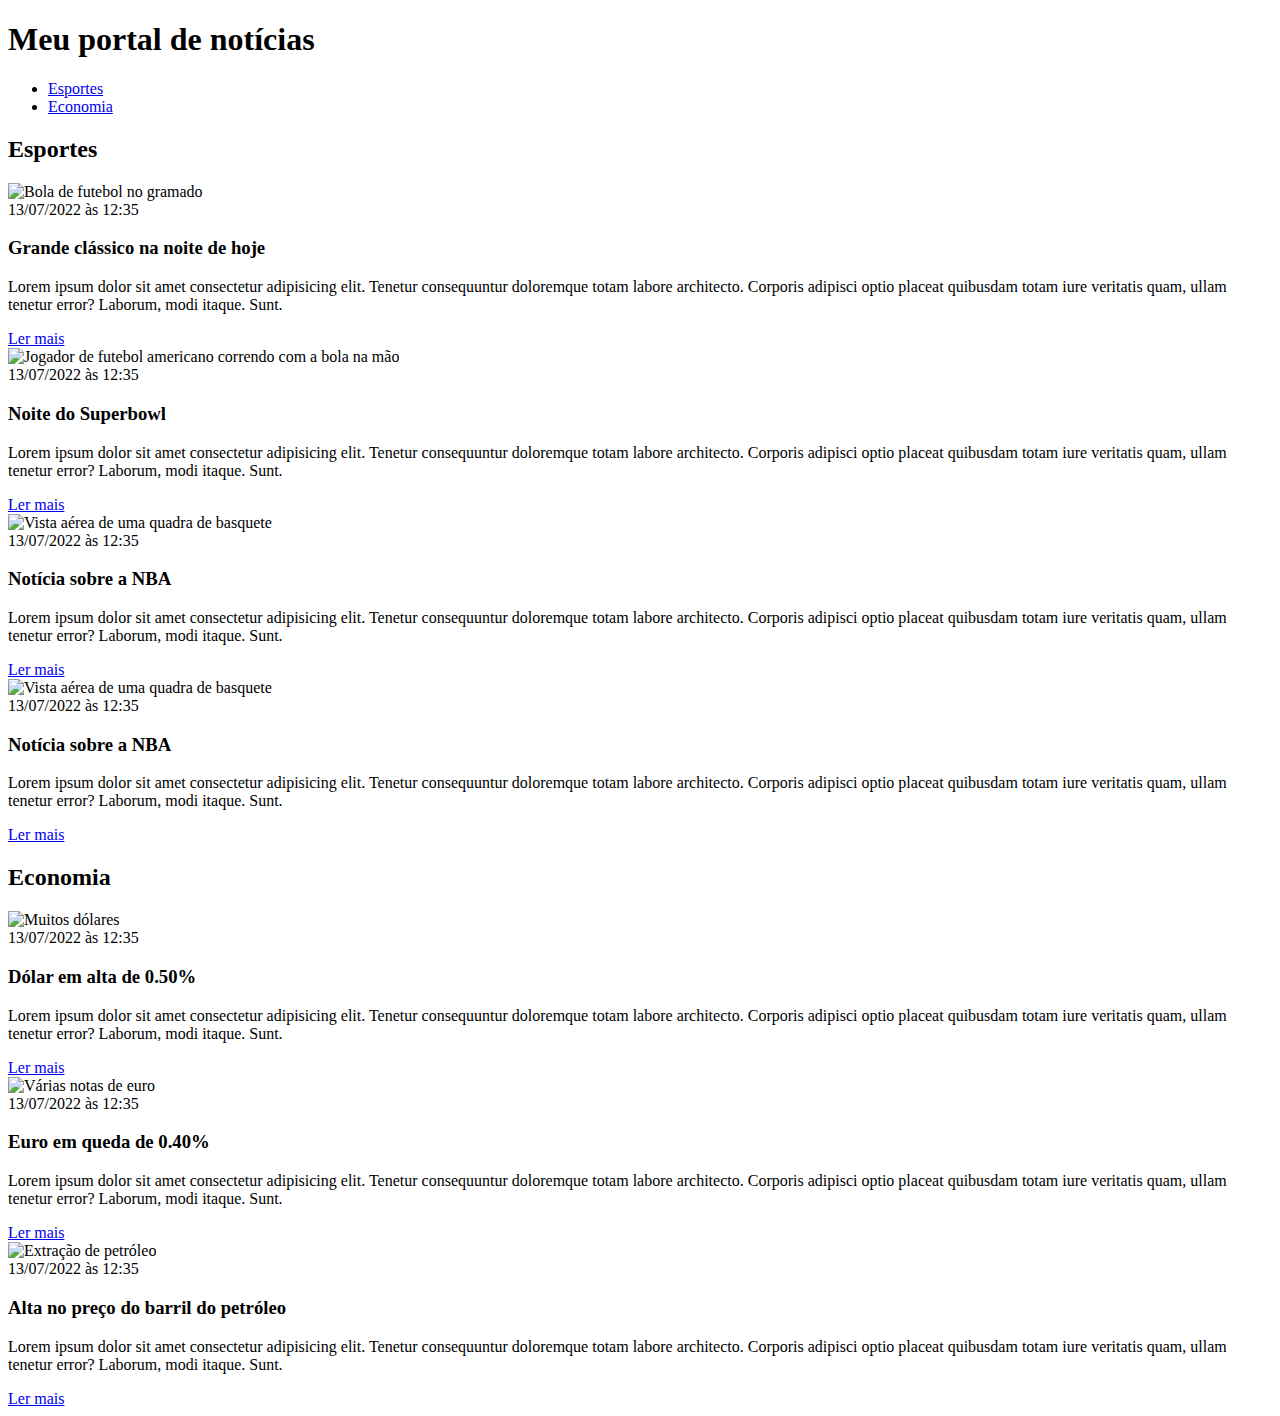
==== index2.html @ cf289bb3 "Add index2 baixado do curso" ====
<!DOCTYPE html>
<html lang="pt-BR">
<head>
    <meta charset="UTF-8">
    <meta http-equiv="X-UA-Compatible" content="IE=edge">
    <meta name="viewport" content="width=device-width, initial-scale=1.0">
    <title>Meu portal de notícias</title>
    <link rel="stylesheet" href="./main.css" />
</head>
<body>
    <header>
        <h1>Meu portal de notícias</h1>
        <nav>
            <ul>
                <li>
                    <a href="#sports" title="Ir para a seção de esportes">Esportes</a>
                </li>
                <li>
                    <a href="#economy" title="Ir para a seção de notícias">Economia</a>
                </li>
            </ul>
        </nav>
    </header>
    <section>
        <h2>Esportes</h2>
        <article>
            <img src="./imagens/futebol.jpg" alt="Bola de futebol no gramado" />
            <header>
                <time>13/07/2022 às 12:35</time>
            </header>
            <h3>Grande clássico na noite de hoje</h3>
            <p>
                Lorem ipsum dolor sit amet consectetur adipisicing elit. Tenetur consequuntur doloremque totam labore architecto. Corporis adipisci optio placeat quibusdam totam iure veritatis quam, ullam tenetur error? Laborum, modi itaque. Sunt.
            </p>
            <a href="#" title="Leia a notícia completa">Ler mais</a>
        </article>
        <article>
            <img src="./imagens/futebol-americano.jpg" alt="Jogador de futebol americano correndo com a bola na mão" />
            <header>
                <time>13/07/2022 às 12:35</time>
            </header>
            <h3>Noite do Superbowl</h3>
            <p>
                Lorem ipsum dolor sit amet consectetur adipisicing elit. Tenetur consequuntur doloremque totam labore architecto. Corporis adipisci optio placeat quibusdam totam iure veritatis quam, ullam tenetur error? Laborum, modi itaque. Sunt.
            </p>
            <a href="#" title="Leia a notícia completa">Ler mais</a>
        </article>
        <article>
            <img src="./imagens/basquete.jpg" title="Vista aérea de uma quadra de basquete" />
            <header>
                <time>13/07/2022 às 12:35</time>
            </header>
            <h3>Notícia sobre a NBA</h3>
            <p>
                Lorem ipsum dolor sit amet consectetur adipisicing elit. Tenetur consequuntur doloremque totam labore architecto. Corporis adipisci optio placeat quibusdam totam iure veritatis quam, ullam tenetur error? Laborum, modi itaque. Sunt.
            </p>
            <a href="#" title="Leia a notícia completa">Ler mais</a>
        </article>
        <article>
            <img src="./imagens/basquete.jpg" title="Vista aérea de uma quadra de basquete" />
            <header>
                <time>13/07/2022 às 12:35</time>
            </header>
            <h3>Notícia sobre a NBA</h3>
            <p>
                Lorem ipsum dolor sit amet consectetur adipisicing elit. Tenetur consequuntur doloremque totam labore architecto. Corporis adipisci optio placeat quibusdam totam iure veritatis quam, ullam tenetur error? Laborum, modi itaque. Sunt.
            </p>
            <a href="#" title="Leia a notícia completa">Ler mais</a>
        </article>
    </section>
    <section>
        <h2>Economia</h2>
        <article>
            <img src="./imagens/dolares.jpg" alt="Muitos dólares" />
            <header>
                <time>13/07/2022 às 12:35</time>
            </header>
            <h3>Dólar em alta de 0.50%</h3>
            <p>
                Lorem ipsum dolor sit amet consectetur adipisicing elit. Tenetur consequuntur doloremque totam labore architecto. Corporis adipisci optio placeat quibusdam totam iure veritatis quam, ullam tenetur error? Laborum, modi itaque. Sunt.
            </p>
            <a href="#" title="Leia a notícia completa">Ler mais</a>
        </article>
        <article>
            <img src="./imagens/euro.jpg" alt="Várias notas de euro" />
            <header>
                <time>13/07/2022 às 12:35</time>
            </header>
            <h3>Euro em queda de 0.40%</h3>
            <p>
                Lorem ipsum dolor sit amet consectetur adipisicing elit. Tenetur consequuntur doloremque totam labore architecto. Corporis adipisci optio placeat quibusdam totam iure veritatis quam, ullam tenetur error? Laborum, modi itaque. Sunt.
            </p>
            <a href="#" title="Leia a notícia completa">Ler mais</a>
        </article>
        <article>
            <img src="./imagens/petroleo.jpg" alt="Extração de petróleo" />
            <header>
                <time>13/07/2022 às 12:35</time>
            </header>
            <h3>Alta no preço do barril do petróleo</h3>
            <p>
                Lorem ipsum dolor sit amet consectetur adipisicing elit. Tenetur consequuntur doloremque totam labore architecto. Corporis adipisci optio placeat quibusdam totam iure veritatis quam, ullam tenetur error? Laborum, modi itaque. Sunt.
            </p>
            <a href="#" title="Leia a notícia completa">Ler mais</a>
        </article>
    </section>
</body>
</html>
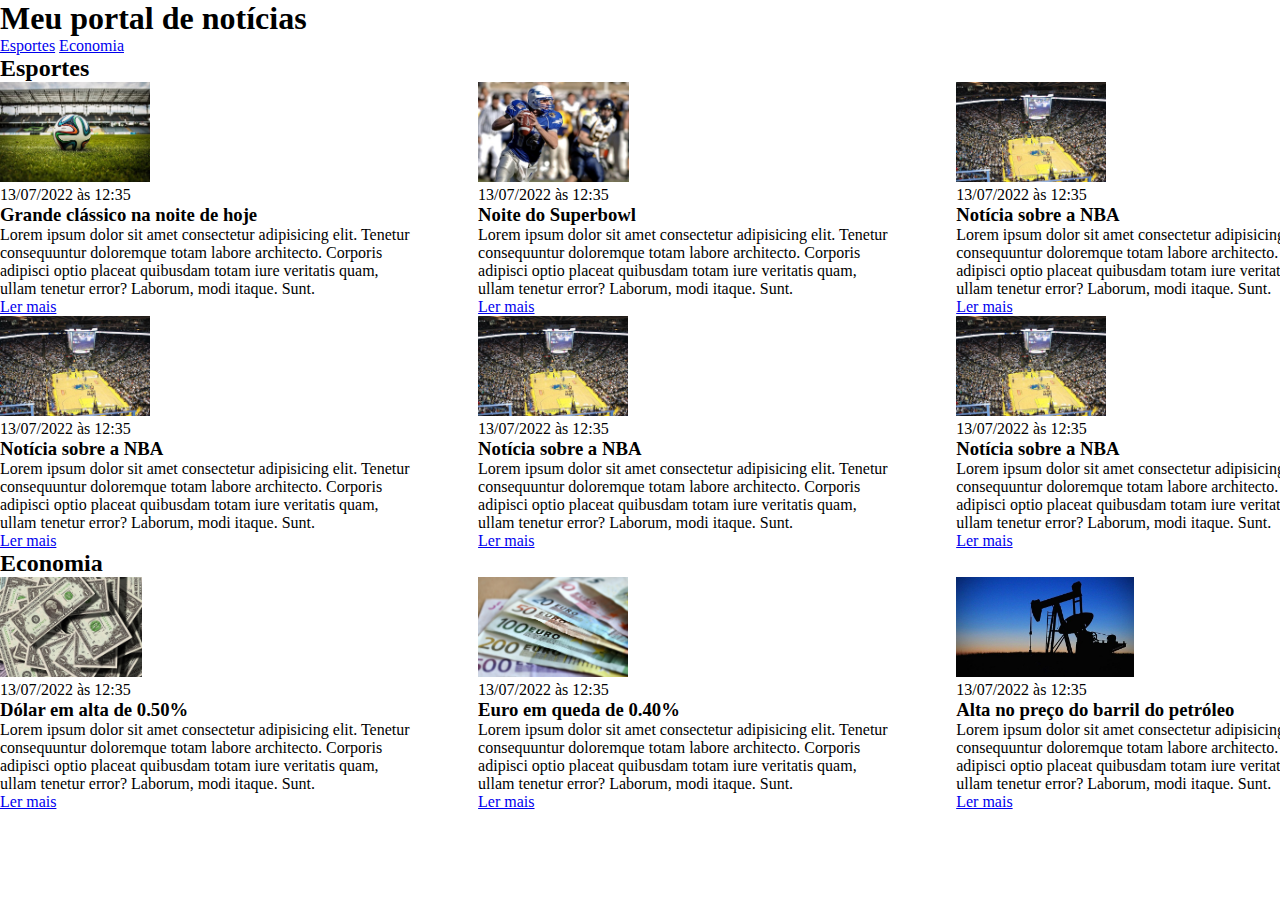
==== commit 97e2f5ca: "salve" ====
--- a/index2.html
+++ b/index2.html
@@ -9,100 +9,132 @@
 </head>
 <body>
     <header>
-        <h1>Meu portal de notícias</h1>
-        <nav>
-            <ul>
-                <li>
-                    <a href="#sports" title="Ir para a seção de esportes">Esportes</a>
-                </li>
-                <li>
-                    <a href="#economy" title="Ir para a seção de notícias">Economia</a>
-                </li>
-            </ul>
-        </nav>
+        <div class="container">
+            <h1>Meu portal de notícias</h1>
+            <nav>
+                <ul>
+                    <li>
+                        <a href="#sports" title="Ir para a seção de esportes">Esportes</a>
+                    </li>
+                    <li>
+                        <a href="#economy" title="Ir para a seção de notícias">Economia</a>
+                    </li>
+                </ul>
+            </nav>
+        </div>
     </header>
-    <section>
-        <h2>Esportes</h2>
-        <article>
-            <img src="./imagens/futebol.jpg" alt="Bola de futebol no gramado" />
-            <header>
-                <time>13/07/2022 às 12:35</time>
-            </header>
-            <h3>Grande clássico na noite de hoje</h3>
-            <p>
-                Lorem ipsum dolor sit amet consectetur adipisicing elit. Tenetur consequuntur doloremque totam labore architecto. Corporis adipisci optio placeat quibusdam totam iure veritatis quam, ullam tenetur error? Laborum, modi itaque. Sunt.
-            </p>
-            <a href="#" title="Leia a notícia completa">Ler mais</a>
-        </article>
-        <article>
-            <img src="./imagens/futebol-americano.jpg" alt="Jogador de futebol americano correndo com a bola na mão" />
-            <header>
-                <time>13/07/2022 às 12:35</time>
-            </header>
-            <h3>Noite do Superbowl</h3>
-            <p>
-                Lorem ipsum dolor sit amet consectetur adipisicing elit. Tenetur consequuntur doloremque totam labore architecto. Corporis adipisci optio placeat quibusdam totam iure veritatis quam, ullam tenetur error? Laborum, modi itaque. Sunt.
-            </p>
-            <a href="#" title="Leia a notícia completa">Ler mais</a>
-        </article>
-        <article>
-            <img src="./imagens/basquete.jpg" title="Vista aérea de uma quadra de basquete" />
-            <header>
-                <time>13/07/2022 às 12:35</time>
-            </header>
-            <h3>Notícia sobre a NBA</h3>
-            <p>
-                Lorem ipsum dolor sit amet consectetur adipisicing elit. Tenetur consequuntur doloremque totam labore architecto. Corporis adipisci optio placeat quibusdam totam iure veritatis quam, ullam tenetur error? Laborum, modi itaque. Sunt.
-            </p>
-            <a href="#" title="Leia a notícia completa">Ler mais</a>
-        </article>
-        <article>
-            <img src="./imagens/basquete.jpg" title="Vista aérea de uma quadra de basquete" />
-            <header>
-                <time>13/07/2022 às 12:35</time>
-            </header>
-            <h3>Notícia sobre a NBA</h3>
-            <p>
-                Lorem ipsum dolor sit amet consectetur adipisicing elit. Tenetur consequuntur doloremque totam labore architecto. Corporis adipisci optio placeat quibusdam totam iure veritatis quam, ullam tenetur error? Laborum, modi itaque. Sunt.
-            </p>
-            <a href="#" title="Leia a notícia completa">Ler mais</a>
-        </article>
+    <section id="sports">
+        <div class="container">
+            <h2>Esportes</h2>
+            <div class="articles">
+                <article>
+                    <img src="./imagens/futebol.jpg" alt="Bola de futebol no gramado" />
+                    <header>
+                        <time class="creation-date">13/07/2022 às 12:35</time>
+                    </header>
+                    <h3>Grande clássico na noite de hoje</h3>
+                    <p>
+                        Lorem ipsum dolor sit amet consectetur adipisicing elit. Tenetur consequuntur doloremque totam labore architecto. Corporis adipisci optio placeat quibusdam totam iure veritatis quam, ullam tenetur error? Laborum, modi itaque. Sunt.
+                    </p>
+                    <a href="#" title="Leia a notícia completa">Ler mais</a>
+                </article>
+                <article>
+                    <img src="./imagens/futebol-americano.jpg" alt="Jogador de futebol americano correndo com a bola na mão" />
+                    <header>
+                        <time>13/07/2022 às 12:35</time>
+                    </header>
+                    <h3>Noite do Superbowl</h3>
+                    <p>
+                        Lorem ipsum dolor sit amet consectetur adipisicing elit. Tenetur consequuntur doloremque totam labore architecto. Corporis adipisci optio placeat quibusdam totam iure veritatis quam, ullam tenetur error? Laborum, modi itaque. Sunt.
+                    </p>
+                    <a href="#" title="Leia a notícia completa">Ler mais</a>
+                </article>
+                <article>
+                    <img src="./imagens/basquete.jpg" title="Vista aérea de uma quadra de basquete" />
+                    <header>
+                        <time>13/07/2022 às 12:35</time>
+                    </header>
+                    <h3>Notícia sobre a NBA</h3>
+                    <p>
+                        Lorem ipsum dolor sit amet consectetur adipisicing elit. Tenetur consequuntur doloremque totam labore architecto. Corporis adipisci optio placeat quibusdam totam iure veritatis quam, ullam tenetur error? Laborum, modi itaque. Sunt.
+                    </p>
+                    <a href="#" title="Leia a notícia completa">Ler mais</a>
+                </article>
+                <article>
+                    <img src="./imagens/basquete.jpg" title="Vista aérea de uma quadra de basquete" />
+                    <header>
+                        <time>13/07/2022 às 12:35</time>
+                    </header>
+                    <h3>Notícia sobre a NBA</h3>
+                    <p>
+                        Lorem ipsum dolor sit amet consectetur adipisicing elit. Tenetur consequuntur doloremque totam labore architecto. Corporis adipisci optio placeat quibusdam totam iure veritatis quam, ullam tenetur error? Laborum, modi itaque. Sunt.
+                    </p>
+                    <a href="#" title="Leia a notícia completa">Ler mais</a>
+                </article>
+                <article>
+                    <img src="./imagens/basquete.jpg" title="Vista aérea de uma quadra de basquete" />
+                    <header>
+                        <time>13/07/2022 às 12:35</time>
+                    </header>
+                    <h3>Notícia sobre a NBA</h3>
+                    <p>
+                        Lorem ipsum dolor sit amet consectetur adipisicing elit. Tenetur consequuntur doloremque totam labore architecto. Corporis adipisci optio placeat quibusdam totam iure veritatis quam, ullam tenetur error? Laborum, modi itaque. Sunt.
+                    </p>
+                    <a href="#" title="Leia a notícia completa">Ler mais</a>
+                </article>
+                <article>
+                    <img src="./imagens/basquete.jpg" title="Vista aérea de uma quadra de basquete" />
+                    <header>
+                        <time>13/07/2022 às 12:35</time>
+                    </header>
+                    <h3>Notícia sobre a NBA</h3>
+                    <p>
+                        Lorem ipsum dolor sit amet consectetur adipisicing elit. Tenetur consequuntur doloremque totam labore architecto. Corporis adipisci optio placeat quibusdam totam iure veritatis quam, ullam tenetur error? Laborum, modi itaque. Sunt.
+                    </p>
+                    <a href="#" title="Leia a notícia completa">Ler mais</a>
+                </article>
+            </div>
+        </div>
     </section>
-    <section>
-        <h2>Economia</h2>
-        <article>
-            <img src="./imagens/dolares.jpg" alt="Muitos dólares" />
-            <header>
-                <time>13/07/2022 às 12:35</time>
-            </header>
-            <h3>Dólar em alta de 0.50%</h3>
-            <p>
-                Lorem ipsum dolor sit amet consectetur adipisicing elit. Tenetur consequuntur doloremque totam labore architecto. Corporis adipisci optio placeat quibusdam totam iure veritatis quam, ullam tenetur error? Laborum, modi itaque. Sunt.
-            </p>
-            <a href="#" title="Leia a notícia completa">Ler mais</a>
-        </article>
-        <article>
-            <img src="./imagens/euro.jpg" alt="Várias notas de euro" />
-            <header>
-                <time>13/07/2022 às 12:35</time>
-            </header>
-            <h3>Euro em queda de 0.40%</h3>
-            <p>
-                Lorem ipsum dolor sit amet consectetur adipisicing elit. Tenetur consequuntur doloremque totam labore architecto. Corporis adipisci optio placeat quibusdam totam iure veritatis quam, ullam tenetur error? Laborum, modi itaque. Sunt.
-            </p>
-            <a href="#" title="Leia a notícia completa">Ler mais</a>
-        </article>
-        <article>
-            <img src="./imagens/petroleo.jpg" alt="Extração de petróleo" />
-            <header>
-                <time>13/07/2022 às 12:35</time>
-            </header>
-            <h3>Alta no preço do barril do petróleo</h3>
-            <p>
-                Lorem ipsum dolor sit amet consectetur adipisicing elit. Tenetur consequuntur doloremque totam labore architecto. Corporis adipisci optio placeat quibusdam totam iure veritatis quam, ullam tenetur error? Laborum, modi itaque. Sunt.
-            </p>
-            <a href="#" title="Leia a notícia completa">Ler mais</a>
-        </article>
+    <section id="economy">
+        <div class="container">
+            <h2>Economia</h2>
+            <div class="articles">
+                <article>
+                    <img src="./imagens/dolares.jpg" alt="Muitos dólares" />
+                    <header>
+                        <time>13/07/2022 às 12:35</time>
+                    </header>
+                    <h3>Dólar em alta de 0.50%</h3>
+                    <p>
+                        Lorem ipsum dolor sit amet consectetur adipisicing elit. Tenetur consequuntur doloremque totam labore architecto. Corporis adipisci optio placeat quibusdam totam iure veritatis quam, ullam tenetur error? Laborum, modi itaque. Sunt.
+                    </p>
+                    <a href="#" title="Leia a notícia completa">Ler mais</a>
+                </article>
+                <article>
+                    <img src="./imagens/euro.jpg" alt="Várias notas de euro" />
+                    <header>
+                        <time>13/07/2022 às 12:35</time>
+                    </header>
+                    <h3>Euro em queda de 0.40%</h3>
+                    <p>
+                        Lorem ipsum dolor sit amet consectetur adipisicing elit. Tenetur consequuntur doloremque totam labore architecto. Corporis adipisci optio placeat quibusdam totam iure veritatis quam, ullam tenetur error? Laborum, modi itaque. Sunt.
+                    </p>
+                    <a href="#" title="Leia a notícia completa">Ler mais</a>
+                </article>
+                <article>
+                    <img src="./imagens/petroleo.jpg" alt="Extração de petróleo" />
+                    <header>
+                        <time>13/07/2022 às 12:35</time>
+                    </header>
+                    <h3>Alta no preço do barril do petróleo</h3>
+                    <p>
+                        Lorem ipsum dolor sit amet consectetur adipisicing elit. Tenetur consequuntur doloremque totam labore architecto. Corporis adipisci optio placeat quibusdam totam iure veritatis quam, ullam tenetur error? Laborum, modi itaque. Sunt.
+                    </p>
+                    <a href="#" title="Leia a notícia completa">Ler mais</a>
+                </article>
+            </div>
+        </div>
     </section>
 </body>
 </html>--- a/main.css
+++ b/main.css
@@ -0,0 +1,28 @@
+*{
+    box-sizing: border-box;
+    margin: 0;
+    padding: 0;
+}
+
+header li {
+    display: inline;
+}
+
+.container {
+    width: 1366px;
+    margin: 0 auto;
+}
+
+.articles {
+    display: flex;
+    flex-wrap: wrap;
+    justify-content: space-between;
+}
+
+.articles article img{
+    height: 100px;
+}
+
+.articles article {
+    width: 30%;
+}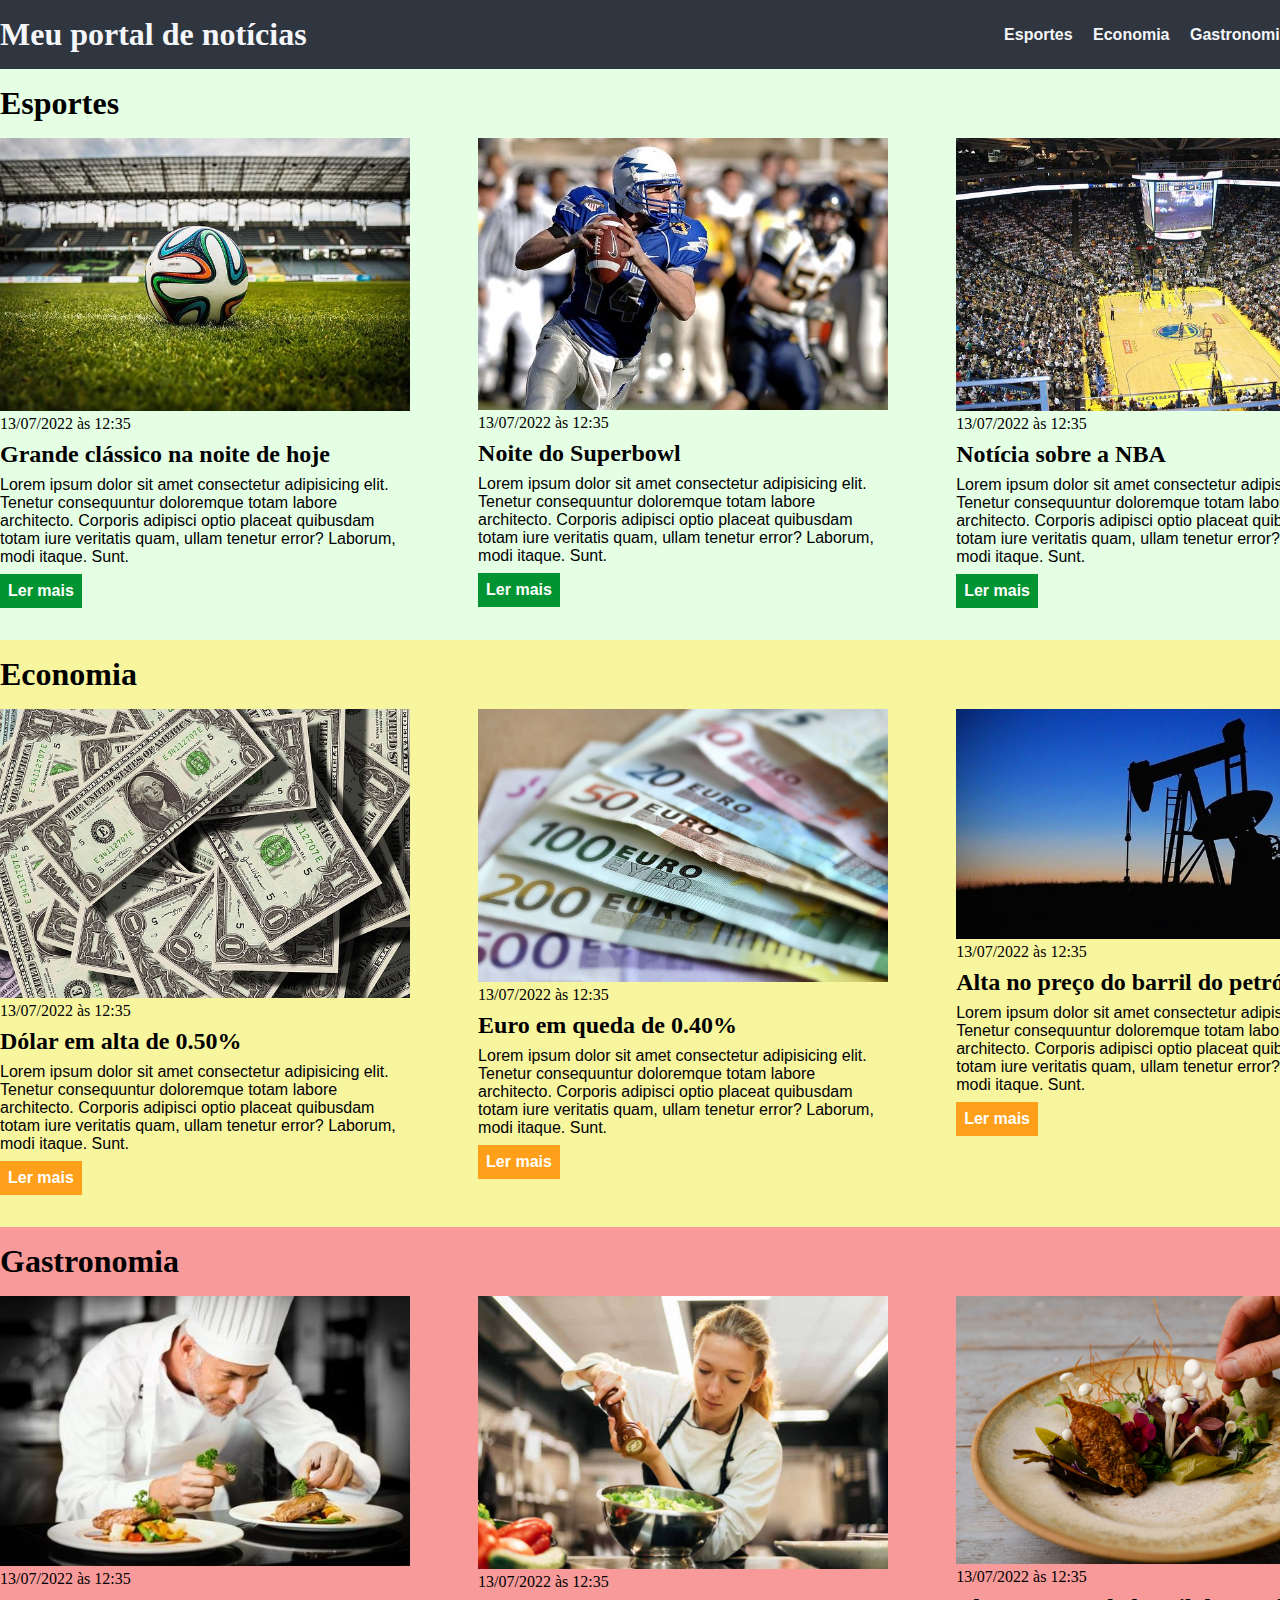
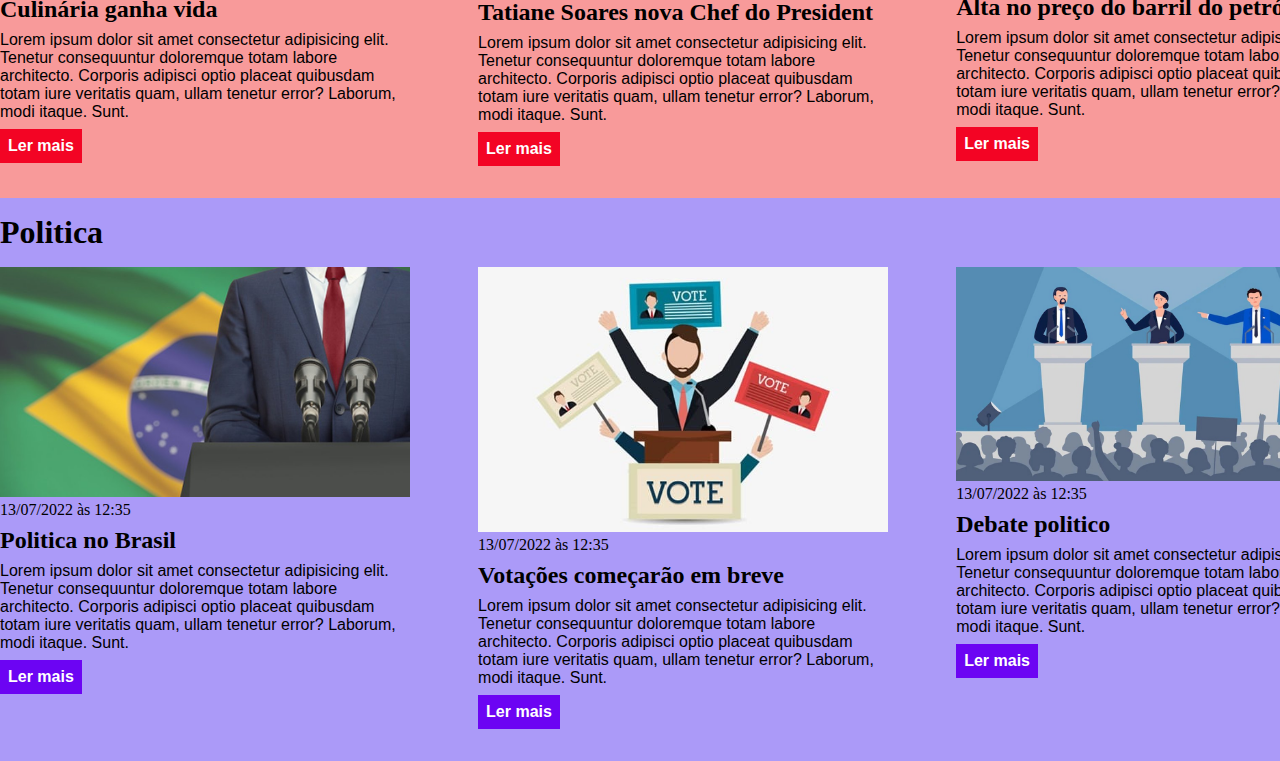
==== commit d8c7c4a7: "trabalho css" ====
--- a/index2.html
+++ b/index2.html
@@ -18,6 +18,12 @@
                     </li>
                     <li>
                         <a href="#economy" title="Ir para a seção de notícias">Economia</a>
+                    </li>
+                    <li>
+                        <a href="#gastronomy" title="Ir para a seção de notícias">Gastronomia</a>
+                    </li>
+                    <li>
+                        <a href="#politic" title="Ir para a seção de notícias">Politica</a>
                     </li>
                 </ul>
             </nav>
@@ -44,39 +50,6 @@
                         <time>13/07/2022 às 12:35</time>
                     </header>
                     <h3>Noite do Superbowl</h3>
-                    <p>
-                        Lorem ipsum dolor sit amet consectetur adipisicing elit. Tenetur consequuntur doloremque totam labore architecto. Corporis adipisci optio placeat quibusdam totam iure veritatis quam, ullam tenetur error? Laborum, modi itaque. Sunt.
-                    </p>
-                    <a href="#" title="Leia a notícia completa">Ler mais</a>
-                </article>
-                <article>
-                    <img src="./imagens/basquete.jpg" title="Vista aérea de uma quadra de basquete" />
-                    <header>
-                        <time>13/07/2022 às 12:35</time>
-                    </header>
-                    <h3>Notícia sobre a NBA</h3>
-                    <p>
-                        Lorem ipsum dolor sit amet consectetur adipisicing elit. Tenetur consequuntur doloremque totam labore architecto. Corporis adipisci optio placeat quibusdam totam iure veritatis quam, ullam tenetur error? Laborum, modi itaque. Sunt.
-                    </p>
-                    <a href="#" title="Leia a notícia completa">Ler mais</a>
-                </article>
-                <article>
-                    <img src="./imagens/basquete.jpg" title="Vista aérea de uma quadra de basquete" />
-                    <header>
-                        <time>13/07/2022 às 12:35</time>
-                    </header>
-                    <h3>Notícia sobre a NBA</h3>
-                    <p>
-                        Lorem ipsum dolor sit amet consectetur adipisicing elit. Tenetur consequuntur doloremque totam labore architecto. Corporis adipisci optio placeat quibusdam totam iure veritatis quam, ullam tenetur error? Laborum, modi itaque. Sunt.
-                    </p>
-                    <a href="#" title="Leia a notícia completa">Ler mais</a>
-                </article>
-                <article>
-                    <img src="./imagens/basquete.jpg" title="Vista aérea de uma quadra de basquete" />
-                    <header>
-                        <time>13/07/2022 às 12:35</time>
-                    </header>
-                    <h3>Notícia sobre a NBA</h3>
                     <p>
                         Lorem ipsum dolor sit amet consectetur adipisicing elit. Tenetur consequuntur doloremque totam labore architecto. Corporis adipisci optio placeat quibusdam totam iure veritatis quam, ullam tenetur error? Laborum, modi itaque. Sunt.
                     </p>
@@ -136,5 +109,85 @@
             </div>
         </div>
     </section>
+    <section id="gastronomy">
+        <div class="container">
+            <h2>Gastronomia</h2>
+            <div class="articles">
+                <article>
+                    <img src="./imagens/chefcozinha.jpg" alt="chefe de cozinha" />
+                    <header>
+                        <time>13/07/2022 às 12:35</time>
+                    </header>
+                    <h3>Culinária ganha vida </h3>
+                    <p>
+                        Lorem ipsum dolor sit amet consectetur adipisicing elit. Tenetur consequuntur doloremque totam labore architecto. Corporis adipisci optio placeat quibusdam totam iure veritatis quam, ullam tenetur error? Laborum, modi itaque. Sunt.
+                    </p>
+                    <a href="#" title="Leia a notícia completa">Ler mais</a>
+                </article>
+                <article>
+                    <img src="./imagens/chefmulher.jpg" alt="chef mulher" />
+                    <header>
+                        <time>13/07/2022 às 12:35</time>
+                    </header>
+                    <h3>Tatiane Soares nova Chef do President</h3>
+                    <p>
+                        Lorem ipsum dolor sit amet consectetur adipisicing elit. Tenetur consequuntur doloremque totam labore architecto. Corporis adipisci optio placeat quibusdam totam iure veritatis quam, ullam tenetur error? Laborum, modi itaque. Sunt.
+                    </p>
+                    <a href="#" title="Leia a notícia completa">Ler mais</a>
+                </article>
+                <article>
+                    <img src="./imagens/pratocomida.jpg" alt="prato alta culinária" />
+                    <header>
+                        <time>13/07/2022 às 12:35</time>
+                    </header>
+                    <h3>Alta no preço do barril do petróleo</h3>
+                    <p>
+                        Lorem ipsum dolor sit amet consectetur adipisicing elit. Tenetur consequuntur doloremque totam labore architecto. Corporis adipisci optio placeat quibusdam totam iure veritatis quam, ullam tenetur error? Laborum, modi itaque. Sunt.
+                    </p>
+                    <a href="#" title="Leia a notícia completa">Ler mais</a>
+                </article>
+            </div>
+        </div>
+    </section>
+    <section id="politic">
+        <div class="container">
+            <h2>Politica</h2>
+            <div class="articles">
+                <article>
+                    <img src="./imagens/politicabrasil.jpg" alt="politico bandeira brasil" />
+                    <header>
+                        <time>13/07/2022 às 12:35</time>
+                    </header>
+                    <h3>Politica no Brasil </h3>
+                    <p>
+                        Lorem ipsum dolor sit amet consectetur adipisicing elit. Tenetur consequuntur doloremque totam labore architecto. Corporis adipisci optio placeat quibusdam totam iure veritatis quam, ullam tenetur error? Laborum, modi itaque. Sunt.
+                    </p>
+                    <a href="#" title="Leia a notícia completa">Ler mais</a>
+                </article>
+                <article>
+                    <img src="./imagens/cardvotacao.jpg" alt="politica card votação" />
+                    <header>
+                        <time>13/07/2022 às 12:35</time>
+                    </header>
+                    <h3>Votações começarão em breve</h3>
+                    <p>
+                        Lorem ipsum dolor sit amet consectetur adipisicing elit. Tenetur consequuntur doloremque totam labore architecto. Corporis adipisci optio placeat quibusdam totam iure veritatis quam, ullam tenetur error? Laborum, modi itaque. Sunt.
+                    </p>
+                    <a href="#" title="Leia a notícia completa">Ler mais</a>
+                </article>
+                <article>
+                    <img src="./imagens/politicadebate.jpeg" alt="politicos debate" />
+                    <header>
+                        <time>13/07/2022 às 12:35</time>
+                    </header>
+                    <h3>Debate politico</h3>
+                    <p>
+                        Lorem ipsum dolor sit amet consectetur adipisicing elit. Tenetur consequuntur doloremque totam labore architecto. Corporis adipisci optio placeat quibusdam totam iure veritatis quam, ullam tenetur error? Laborum, modi itaque. Sunt.
+                    </p>
+                    <a href="#" title="Leia a notícia completa">Ler mais</a>
+                </article>
+            </div>
+        </div>
+    </section>
 </body>
 </html>--- a/main.css
+++ b/main.css
@@ -4,8 +4,28 @@
     padding: 0;
 }
 
+body > header {
+    background-color: #2f3640;
+    padding: 16px 0;
+    color: #f5f6fa;
+}
+
+header .container {
+    display: flex;
+    align-items: center;
+    justify-content: space-between;
+}
+
 header li {
     display: inline;
+    font-family: Arial, Helvetica, sans-serif;
+    font-weight: bold;
+    margin-left: 16px;
+}
+
+header li a {
+    color: #f5f6fa ;
+    text-decoration: none;
 }
 
 .container {
@@ -20,9 +40,83 @@
 }
 
 .articles article img{
-    height: 100px;
+    /*height: 180px; */
+    width: 100%;
 }
 
 .articles article {
     width: 30%;
-}+}
+
+section {
+    padding: 16px 0;
+}
+
+section h2,
+.articles article {
+    margin-bottom: 16px;
+}
+
+.articles article h3{
+    margin-top: 8px;
+    margin-bottom: 8px;
+}
+
+.articles article a {
+    background-color: blue;
+    color: #fff;
+    padding: 8px;
+    display: inline-block;
+    text-decoration: none;   
+    font-weight: bold; 
+    margin-top: 8px;
+}
+
+.articles article a:hover {
+    text-decoration:underline
+}
+
+.articles article p,
+.articles article a {
+    font-family: Arial, Helvetica, sans-serif;
+}
+
+.articles article h3{
+    font-size: 24px;
+}
+
+section h2 {
+    font-size: 32px;
+}
+
+#sports {
+    background-color: rgba(0, 255, 0, 0.1);
+}
+
+#sports .articles article a {
+    background-color: #009432;
+}
+
+#economy {
+    background-color: #f8f59f;
+    }
+
+#economy .articles article a {
+    background-color: #ff9f1a;
+}
+
+#gastronomy {
+    background-color: rgb(248, 154, 154);
+}
+
+#gastronomy .articles article a {
+    background-color: #f30424;
+}
+
+#politic {
+    background-color: rgb(171, 154, 248);
+}
+
+#politic .articles article a {
+    background-color: #6c04f3;
+}
